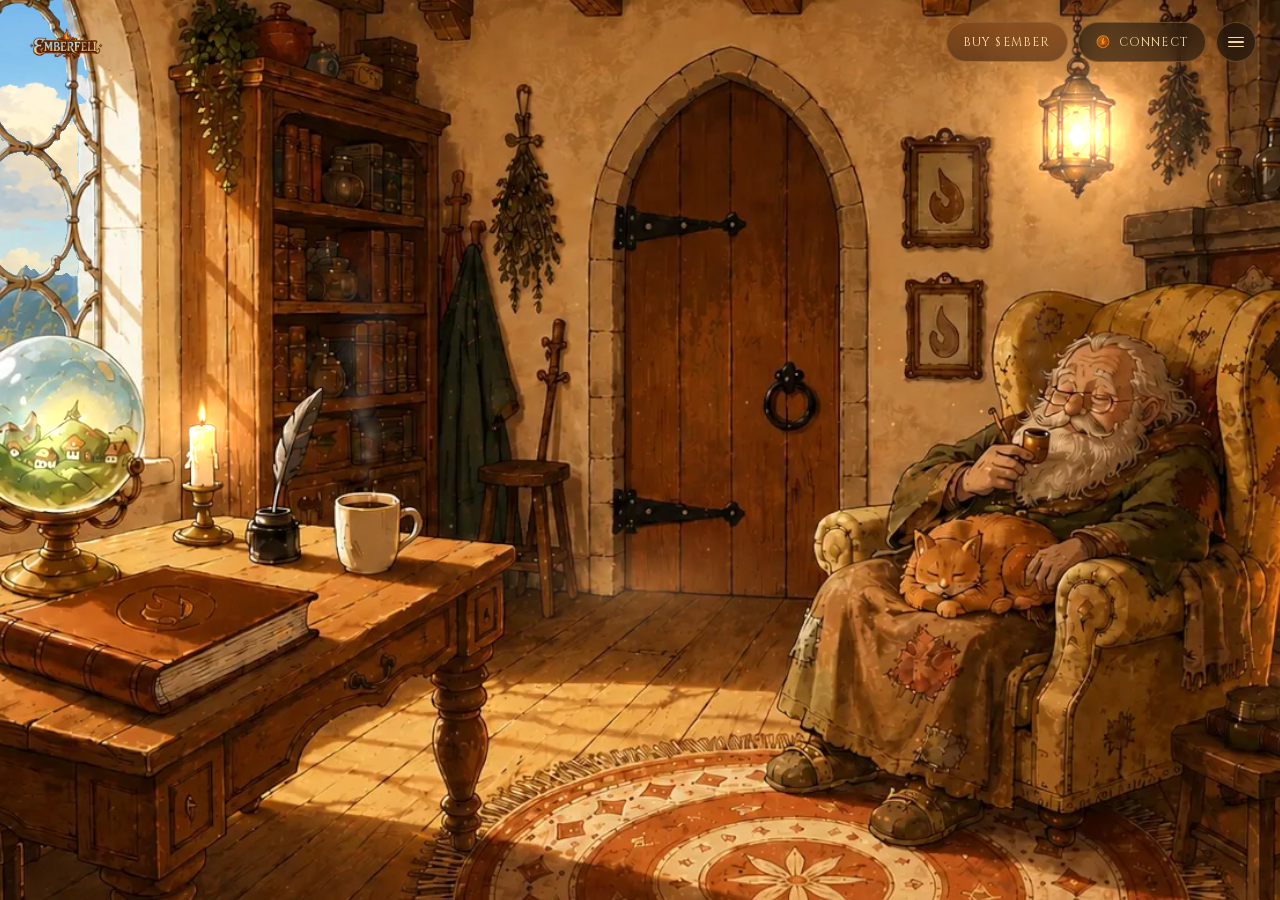
==== index.html @ 52c4fc84 "Phase 1b: real wallet connect + on-chain standing, leaderboard, live stats - Wallet Standard connect" ====
<!doctype html>
<html lang="en">
  <head>
    <meta charset="UTF-8" />
    <meta name="viewport" content="width=device-width, initial-scale=1.0" />
    <title>Emberfell — the Keeper's Study</title>
    <style>
      html, body { margin: 0; height: 100%; overflow: hidden; background: #0c0f13; }
      canvas { display: block; }
      #ui { position: fixed; inset: 0; pointer-events: none; z-index: 31;
        font-family: 'EB Garamond', Georgia, serif; color: #e8dcc8; }
      #logo { position: absolute; top: 22px; left: 26px; height: 44px; opacity: 0.95; }

      /* ---- top-right cluster: buy · connect · menu ---- */
      #topbar { position: absolute; top: 22px; right: 24px; display: flex; align-items: center; gap: 10px; pointer-events: none; }
      #topbar > * { pointer-events: auto; }
      .tb {
        display: flex; align-items: center; gap: 8px; height: 40px; box-sizing: border-box;
        font-family: 'Cinzel', serif; font-size: 12px; letter-spacing: .1em; text-transform: uppercase;
        color: #f2d9a6; background: rgba(22, 15, 9, 0.6); backdrop-filter: blur(8px);
        border: 1px solid rgba(201, 162, 90, 0.32); border-radius: 999px; padding: 0 16px; cursor: pointer;
        transition: border-color .15s, box-shadow .15s, transform .1s; }
      .tb:hover { border-color: rgba(232, 162, 78, 0.7); box-shadow: 0 0 16px rgba(232, 150, 60, 0.2); transform: translateY(-1px); }
      #chip img { height: 16px; }
      #buyBtn { color: #ffe1a6; background: linear-gradient(rgba(120,60,20,.6), rgba(70,36,14,.6)); }
      #menuBtn { width: 40px; padding: 0; justify-content: center; font-size: 16px; }
      #menuBtn .bars { width: 16px; height: 11px; position: relative; }
      #menuBtn .bars i { position: absolute; left: 0; right: 0; height: 1.6px; background: #f2d9a6; border-radius: 2px; }
      #menuBtn .bars i:nth-child(1){ top: 0 } #menuBtn .bars i:nth-child(2){ top: 4.7px } #menuBtn .bars i:nth-child(3){ top: 9.4px }

      /* ---- menu drawer ---- */
      #menu { position: absolute; inset: 0; z-index: 45; opacity: 0; pointer-events: none;
        background: radial-gradient(120% 120% at 80% 30%, rgba(20,12,6,.4), rgba(9,5,2,.72));
        transition: opacity .3s ease; }
      #menu.open { opacity: 1; pointer-events: auto; }
      .menu-panel { position: absolute; top: 0; right: 0; height: 100%; width: min(360px, 86vw); box-sizing: border-box;
        padding: 30px 26px 24px; overflow-y: auto; transform: translateX(24px); transition: transform .34s cubic-bezier(.2,.9,.25,1);
        background: linear-gradient(160deg, #241811 0%, #1a1109 60%, #140d06 100%);
        border-left: 1px solid rgba(201,162,90,.35); box-shadow: -20px 0 60px rgba(0,0,0,.55); }
      #menu.open .menu-panel { transform: none; }
      .menu-head { font-family: 'Cinzel', serif; font-weight: 700; font-size: 20px; letter-spacing: .06em;
        color: #eab861; display: flex; align-items: center; gap: 10px; margin: 4px 0 4px; }
      .menu-head::before { content: ""; width: 14px; height: 14px; border-radius: 50%;
        background: radial-gradient(circle at 40% 35%, #ffd27a, #e8720f 70%); box-shadow: 0 0 10px rgba(232,114,15,.7); }
      .menu-x { position: absolute; top: 22px; right: 22px; width: 30px; height: 30px; border-radius: 50%; cursor: pointer;
        border: 1px solid rgba(201,162,90,.3); background: rgba(255,255,255,.05); color: #d9b98a; font-size: 15px; line-height: 26px; text-align: center; }
      .menu-sec { font-family: 'Cinzel', serif; font-size: 10px; letter-spacing: .28em; text-transform: uppercase;
        color: #8a6a3a; margin: 20px 0 7px; }
      .menu-item { display: flex; align-items: center; gap: 12px; width: 100%; box-sizing: border-box; text-align: left;
        padding: 9px 12px; border: none; background: none; border-radius: 9px; cursor: pointer;
        font-family: 'EB Garamond', Georgia, serif; font-size: 16.5px; color: #ecdcbf; transition: background .14s, transform .1s; }
      .menu-item:hover { background: rgba(232,150,60,.12); transform: translateX(3px); }
      .menu-item .mi { width: 18px; text-align: center; color: #d7902f; font-size: 13px; }
      .menu-item .soon { margin-left: auto; font-family: 'Cinzel', serif; font-size: 8.5px; letter-spacing: .14em;
        color: #7a6038; border: 1px solid rgba(201,162,90,.28); border-radius: 20px; padding: 2px 7px; }
      .menu-foot { margin-top: 22px; padding-top: 16px; border-top: 1px solid rgba(201,162,90,.18);
        font-size: 12px; color: #8a7250; line-height: 1.5; }

      /* ---- intro: kindling the hearth ---- */
      #loading { position: absolute; inset: 0; z-index: 80; display: flex; flex-direction: column;
        align-items: center; justify-content: center; gap: 4px;
        background: radial-gradient(60% 60% at 50% 62%, #1a120a 0%, #0c0805 70%); transition: opacity 1.1s ease; }
      #loading.done { opacity: 0; pointer-events: none; }
      .kindle { position: relative; width: 120px; height: 150px; display: grid; place-items: center; }
      .kindle .glow { position: absolute; inset: -40px; border-radius: 50%; transform-origin: 50% 62%;
        background: radial-gradient(circle at 50% 62%, rgba(255,170,64,.5), rgba(255,120,30,.12) 38%, transparent 64%);
        animation: k-grow 2.1s ease-out both, k-glow 3.2s ease-in-out 2.1s infinite; }
      .kindle svg { position: relative; width: 78px; height: auto; transform-origin: 50% 100%;
        filter: drop-shadow(0 0 12px rgba(255,150,50,.7));
        animation: k-grow 2s cubic-bezier(.2,.8,.3,1) both, k-flick 1.6s ease-in-out 2s infinite; }
      .kindle .bed { position: absolute; bottom: 6px; width: 46px; height: 8px; border-radius: 50%;
        background: radial-gradient(ellipse, rgba(255,140,40,.75), rgba(180,60,10,0) 70%); filter: blur(1px);
        animation: k-glow 2.4s ease-in-out infinite; }
      @keyframes k-grow { 0% { transform: scale(.08); opacity: 0; } 30% { opacity: 1; } 100% { transform: scale(1); opacity: 1; } }
      @keyframes k-flick { 0%,100% { transform: scaleY(1) scaleX(1) rotate(0); } 28% { transform: scaleY(1.07) scaleX(.96) rotate(-1.4deg); } 62% { transform: scaleY(.93) scaleX(1.03) rotate(1.4deg); } }
      @keyframes k-glow { 0%,100% { opacity: .8; transform: scale(1); } 50% { opacity: 1; transform: scale(1.09); } }
      .kindle-title { font-family: 'Cinzel', serif; font-weight: 700; font-size: 30px; letter-spacing: .32em;
        color: #f3d9a2; margin: 16px 0 0 .32em; text-shadow: 0 0 22px rgba(232,150,60,.5);
        opacity: 0; animation: k-ignite 1.5s ease-out 1s both; }
      @keyframes k-ignite { from { opacity: 0; letter-spacing: .5em; text-shadow: 0 0 4px rgba(232,150,60,0); }
        to { opacity: 1; letter-spacing: .32em; text-shadow: 0 0 22px rgba(232,150,60,.5); } }
      .kindle-sub { font-family: 'Cinzel', serif; font-size: 11px; letter-spacing: .26em; text-transform: uppercase;
        color: #a07a48; margin-top: 12px; opacity: 0; animation: k-fade 1.2s ease-out 1.7s both; }
      .kindle-sub .dots::after { content: ''; animation: k-dots 1.6s steps(1) infinite; }
      @keyframes k-fade { to { opacity: .85; } }
      @keyframes k-dots { 0%{content:''} 25%{content:'.'} 50%{content:'..'} 75%{content:'...'} }
    </style>
    <script type="module" crossorigin src="/assets/index-BdTJIC-u.js"></script>
    <link rel="stylesheet" crossorigin href="/assets/index-D3ajCbv_.css">
  </head>
  <body>
    <canvas id="scene"></canvas>
    <div id="ui">
      <img id="logo" src="/brand/logo_emberfell.png" alt="Emberfell" />
      <div id="topbar">
        <div id="buyBtn" class="tb" data-act="buy">Buy $EMBER</div>
        <div id="chip" class="tb" data-act="door"><img src="/brand/token_ember_icon.png" alt="" />Connect</div>
        <div id="menuBtn" class="tb" aria-label="menu"><span class="bars"><i></i><i></i><i></i></span></div>
      </div>

      <div id="menu">
        <div class="menu-panel">
          <button class="menu-x" aria-label="close">✕</button>
          <div class="menu-head">Emberfell</div>
          <div class="menu-sec">Explore</div>
          <button class="menu-item" data-act="globe"><span class="mi">◈</span>Dive into the World</button>
          <button class="menu-item" data-act="keeper"><span class="mi">☗</span>Speak with the Keeper</button>
          <div class="menu-sec">Your Keep</div>
          <button class="menu-item" data-act="door"><span class="mi">⚿</span>Connect Wallet</button>
          <button class="menu-item" data-act="profile"><span class="mi">✦</span>Your Standing</button>
          <button class="menu-item" data-act="leaderboard"><span class="mi">≡</span>Leaderboard</button>
          <button class="menu-item" data-act="chat"><span class="mi">✎</span>Hearth Chat<span class="soon">Soon</span></button>
          <div class="menu-sec">The Ember</div>
          <button class="menu-item" data-act="buy"><span class="mi">◉</span>Buy $EMBER</button>
          <button class="menu-item" data-act="hearth"><span class="mi">❂</span>The Hearth · Live Stats</button>
          <button class="menu-item" data-act="pouch"><span class="mi">▲</span>Tokenomics &amp; Tiers</button>
          <button class="menu-item" data-act="frames"><span class="mi">♨</span>The Gloaming</button>
          <div class="menu-sec">Lore &amp; More</div>
          <button class="menu-item" data-act="book"><span class="mi">❦</span>The Chronicle</button>
          <button class="menu-item" data-act="roadmap"><span class="mi">➳</span>Roadmap</button>
          <button class="menu-item" data-act="faq"><span class="mi">?</span>Trust &amp; FAQ</button>
          <button class="menu-item" data-act="socials"><span class="mi">✧</span>Socials</button>
          <button class="menu-item" data-act="settings"><span class="mi">⚙</span>Settings<span class="soon">Soon</span></button>
          <div class="menu-foot">$EMBER — the ember that fuels Emberfell.<br />Fair launch on Solana. Keep your flame lit.</div>
        </div>
      </div>

      <div id="loading">
        <div class="kindle">
          <div class="glow"></div>
          <svg viewBox="0 0 60 80" xmlns="http://www.w3.org/2000/svg" aria-hidden="true">
            <defs><linearGradient id="kf" x1="0" y1="1" x2="0" y2="0"><stop offset="0" stop-color="#c22f06"/><stop offset=".5" stop-color="#f5820f"/><stop offset="1" stop-color="#ffdc78"/></linearGradient></defs>
            <path d="M30 78 C 14 66, 12 44, 24 32 C 22 20, 28 10, 30 2 C 34 14, 44 22, 40 36 C 50 48, 44 70, 30 78 Z" fill="url(#kf)"/>
            <path d="M30 70 C 21 62, 22 49, 29 42 C 28 34, 32 27, 33 21 C 36 31, 39 40, 35 49 C 39 57, 35 66, 30 70 Z" fill="#ffe9b0" opacity=".92"/>
          </svg>
          <div class="bed"></div>
        </div>
        <div class="kindle-title">EMBERFELL</div>
        <div class="kindle-sub">kindling the hearth<span class="dots"></span></div>
      </div>
    </div>
  </body>
</html>
---- assets/index-D3ajCbv_.css ----
@font-face{font-family:Cinzel;font-style:normal;font-weight:400;font-display:swap;src:url(/assets/Cinzel-400-normal-BOqWLKHx.woff2) format("woff2")}@font-face{font-family:Cinzel;font-style:normal;font-weight:600;font-display:swap;src:url(/assets/Cinzel-400-normal-BOqWLKHx.woff2) format("woff2")}@font-face{font-family:Cinzel;font-style:normal;font-weight:700;font-display:swap;src:url(/assets/Cinzel-400-normal-BOqWLKHx.woff2) format("woff2")}@font-face{font-family:EB Garamond;font-style:italic;font-weight:400;font-display:swap;src:url(/assets/EBGaramond-400-italic-DZ6Y73dF.woff2) format("woff2")}@font-face{font-family:EB Garamond;font-style:normal;font-weight:400;font-display:swap;src:url(/assets/EBGaramond-400-normal-DHJaSK_n.woff2) format("woff2")}@font-face{font-family:EB Garamond;font-style:normal;font-weight:500;font-display:swap;src:url(/assets/EBGaramond-400-normal-DHJaSK_n.woff2) format("woff2")}
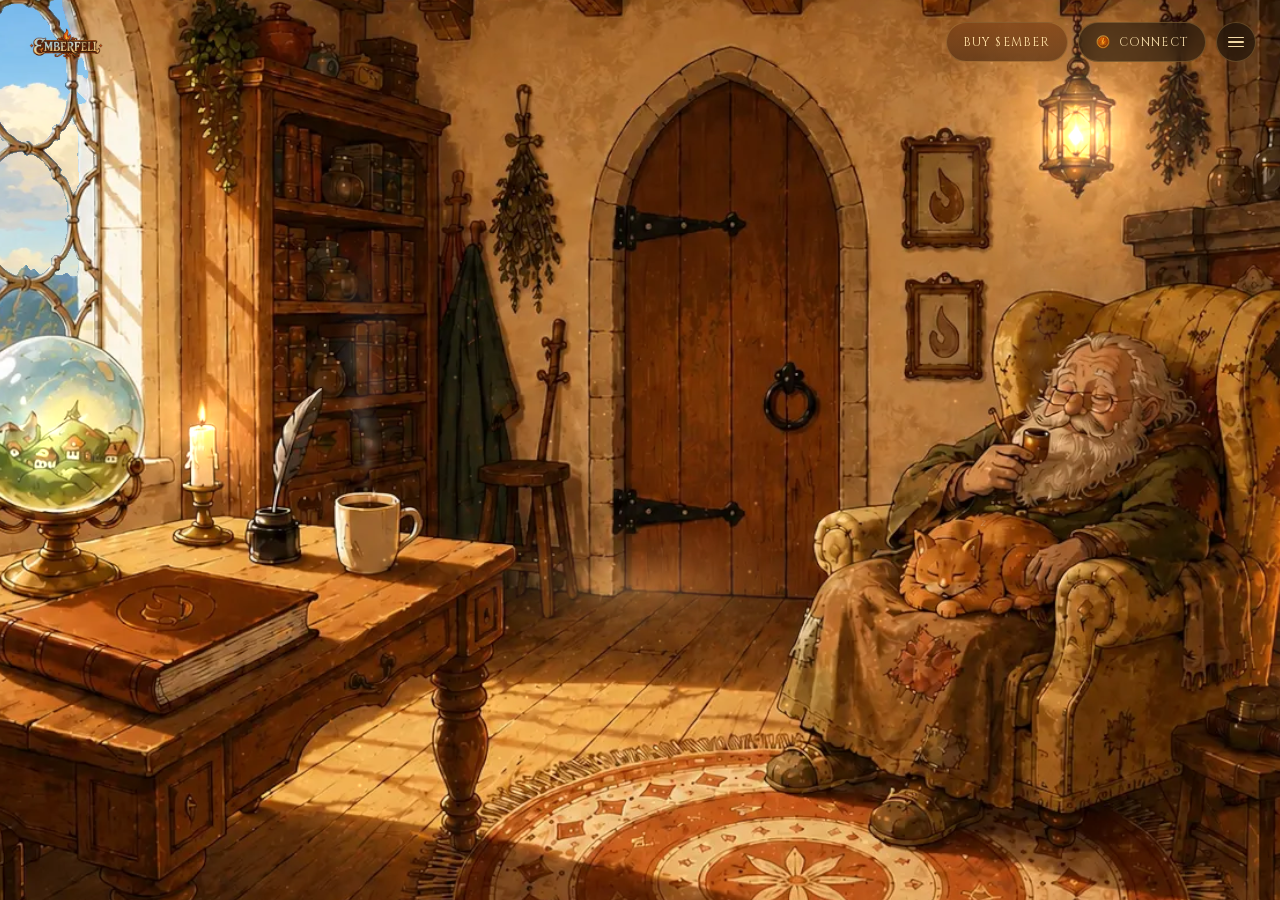
==== commit eade34bc: "Fix click fall-through: open panels are now fully modal Overlay swallows clicks so the wax-seal clos" ====
--- a/index.html
+++ b/index.html
@@ -85,7 +85,7 @@
       @keyframes k-fade { to { opacity: .85; } }
       @keyframes k-dots { 0%{content:''} 25%{content:'.'} 50%{content:'..'} 75%{content:'...'} }
     </style>
-    <script type="module" crossorigin src="/assets/index-BdTJIC-u.js"></script>
+    <script type="module" crossorigin src="/assets/index-tY5p2Qn_.js"></script>
     <link rel="stylesheet" crossorigin href="/assets/index-D3ajCbv_.css">
   </head>
   <body>
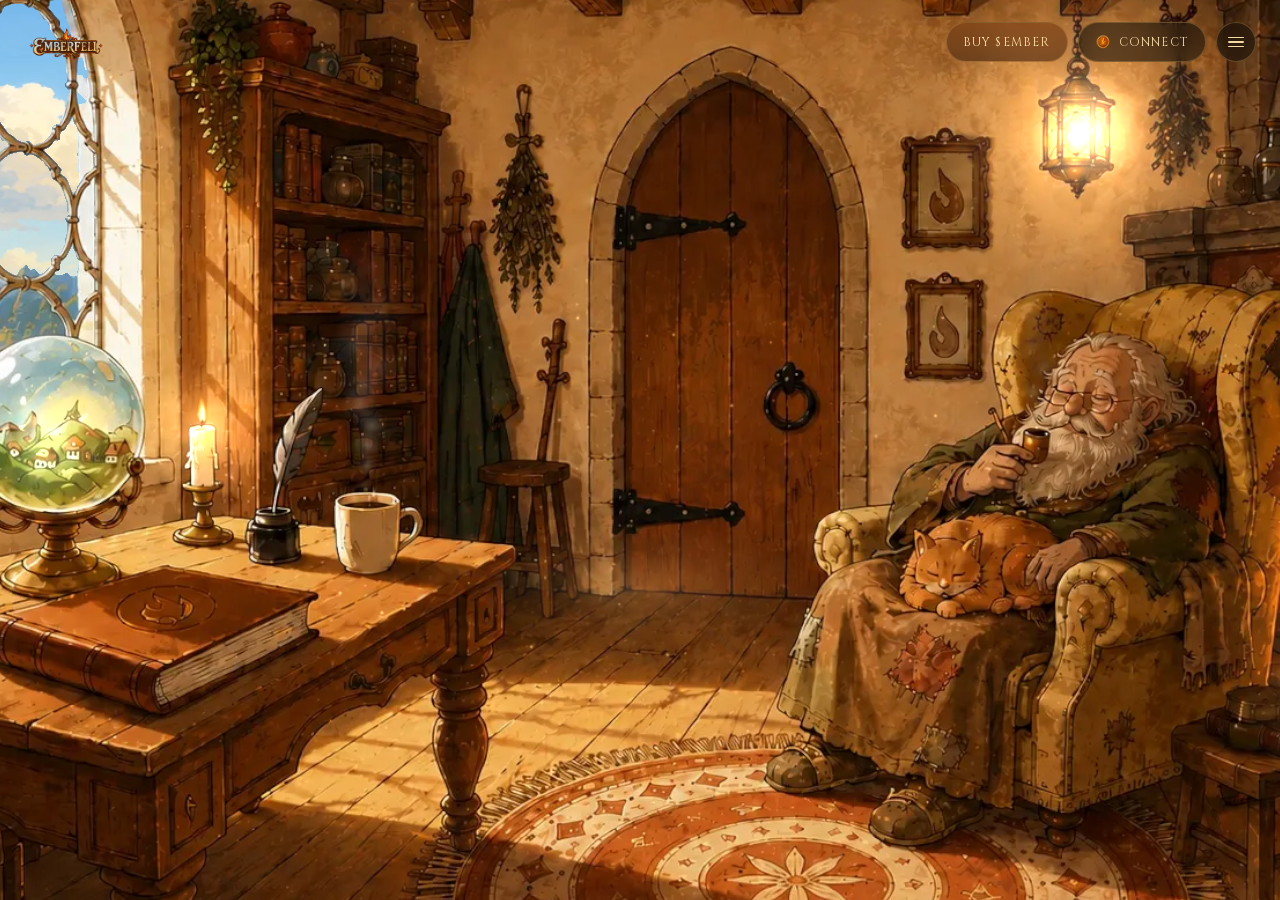
==== commit e6740296: "Phase 2 slice 1: Solana sign-in + keeper name persistence (Supabase) - Native signInWithWeb3; RLS ke" ====
--- a/index.html
+++ b/index.html
@@ -85,7 +85,7 @@
       @keyframes k-fade { to { opacity: .85; } }
       @keyframes k-dots { 0%{content:''} 25%{content:'.'} 50%{content:'..'} 75%{content:'...'} }
     </style>
-    <script type="module" crossorigin src="/assets/index-tY5p2Qn_.js"></script>
+    <script type="module" crossorigin src="/assets/index-BVYYoIeJ.js"></script>
     <link rel="stylesheet" crossorigin href="/assets/index-D3ajCbv_.css">
   </head>
   <body>
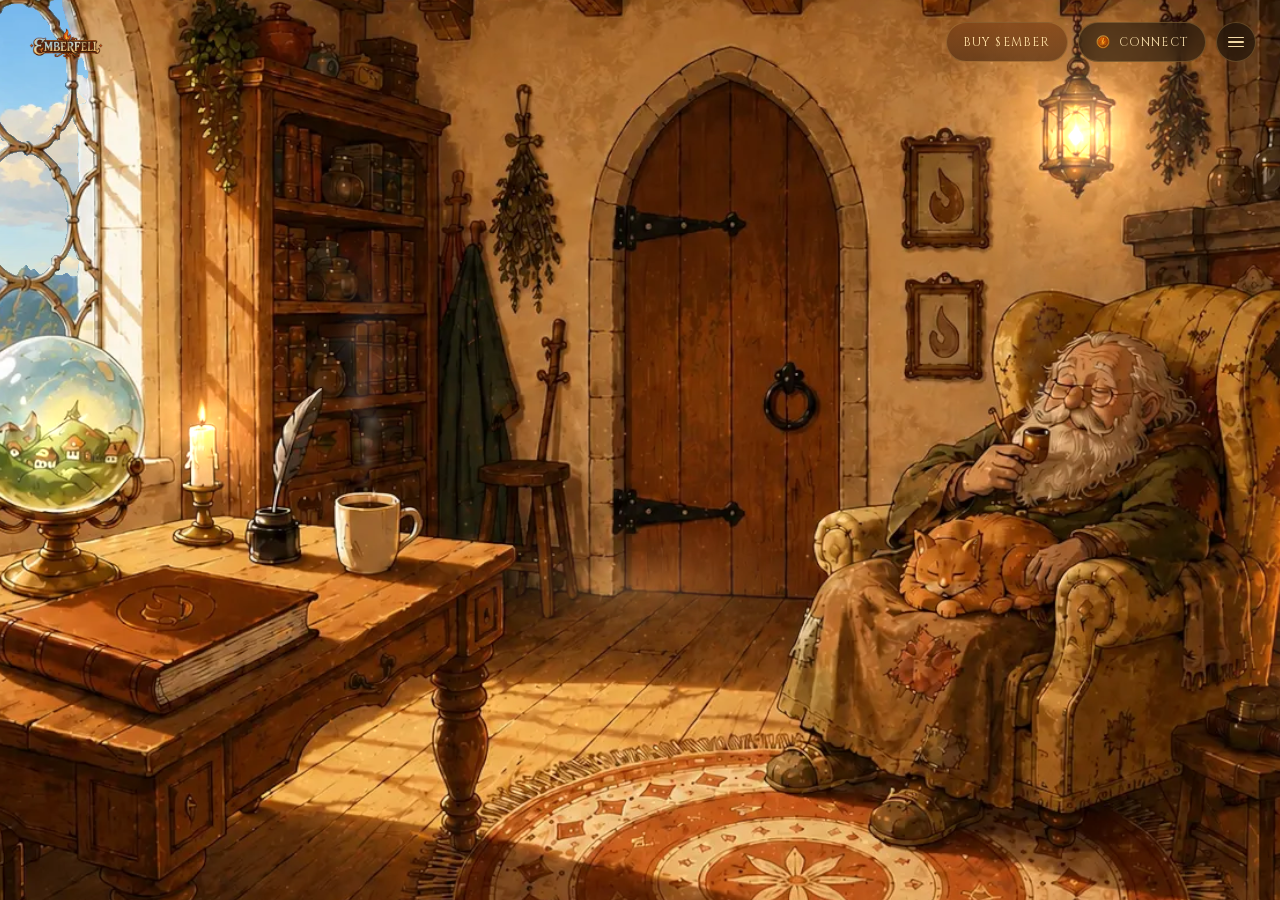
==== commit 15fd33f3: "Fix: robust wallet stamping via set_display_name RPC + Saved feedback - Switch name save to a SECURI" ====
--- a/index.html
+++ b/index.html
@@ -85,7 +85,7 @@
       @keyframes k-fade { to { opacity: .85; } }
       @keyframes k-dots { 0%{content:''} 25%{content:'.'} 50%{content:'..'} 75%{content:'...'} }
     </style>
-    <script type="module" crossorigin src="/assets/index-BVYYoIeJ.js"></script>
+    <script type="module" crossorigin src="/assets/index-C31n3aTv.js"></script>
     <link rel="stylesheet" crossorigin href="/assets/index-D3ajCbv_.css">
   </head>
   <body>
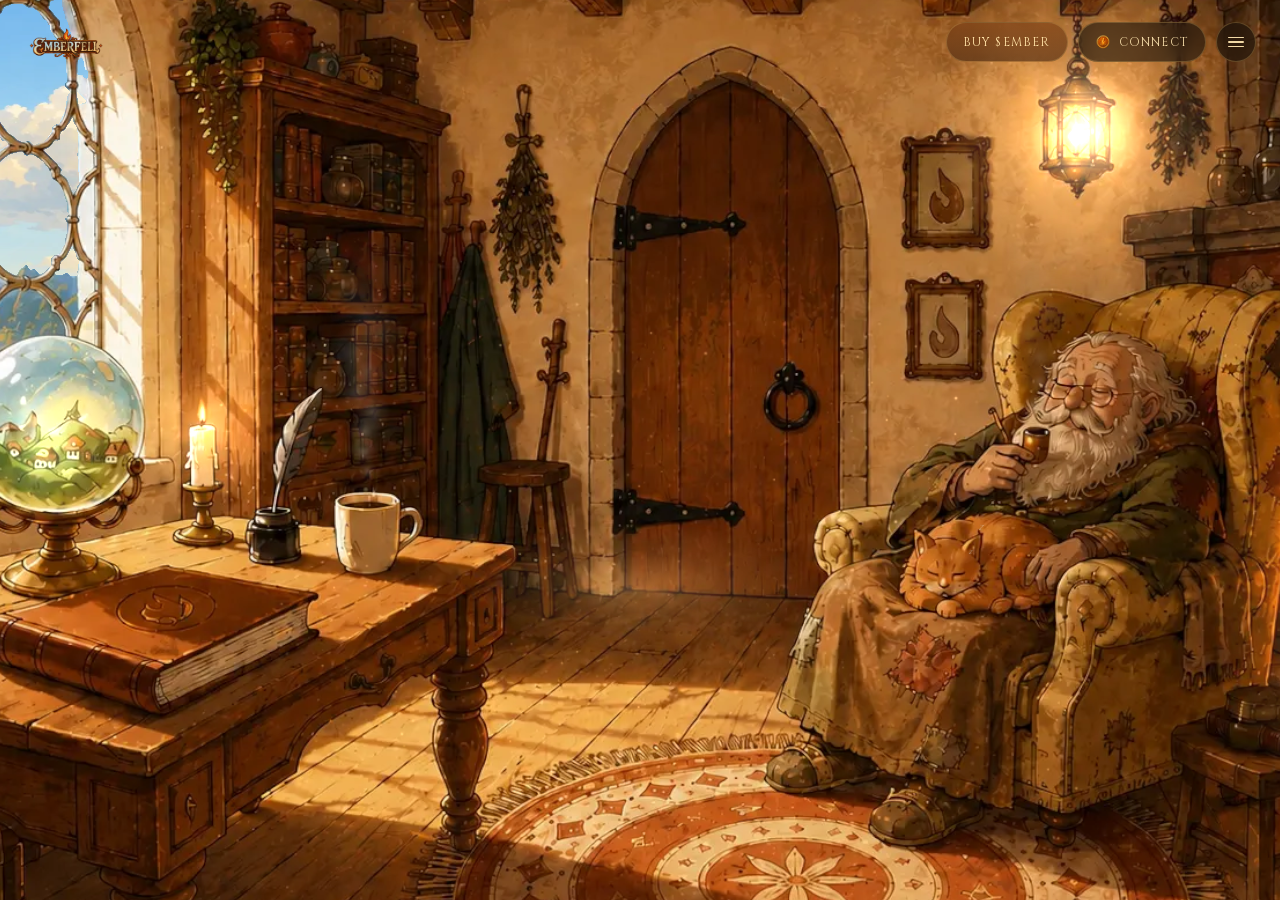
==== commit afa38534: "Phase 2: Hearth Chat — shared room, realtime, @mentions, secure RPC posting - messages table + post_" ====
--- a/index.html
+++ b/index.html
@@ -85,7 +85,7 @@
       @keyframes k-fade { to { opacity: .85; } }
       @keyframes k-dots { 0%{content:''} 25%{content:'.'} 50%{content:'..'} 75%{content:'...'} }
     </style>
-    <script type="module" crossorigin src="/assets/index-C31n3aTv.js"></script>
+    <script type="module" crossorigin src="/assets/index-CxEZnEtJ.js"></script>
     <link rel="stylesheet" crossorigin href="/assets/index-D3ajCbv_.css">
   </head>
   <body>
@@ -109,7 +109,7 @@
           <button class="menu-item" data-act="door"><span class="mi">⚿</span>Connect Wallet</button>
           <button class="menu-item" data-act="profile"><span class="mi">✦</span>Your Standing</button>
           <button class="menu-item" data-act="leaderboard"><span class="mi">≡</span>Leaderboard</button>
-          <button class="menu-item" data-act="chat"><span class="mi">✎</span>Hearth Chat<span class="soon">Soon</span></button>
+          <button class="menu-item" data-act="chat"><span class="mi">✎</span>Hearth Chat</button>
           <div class="menu-sec">The Ember</div>
           <button class="menu-item" data-act="buy"><span class="mi">◉</span>Buy $EMBER</button>
           <button class="menu-item" data-act="hearth"><span class="mi">❂</span>The Hearth · Live Stats</button>
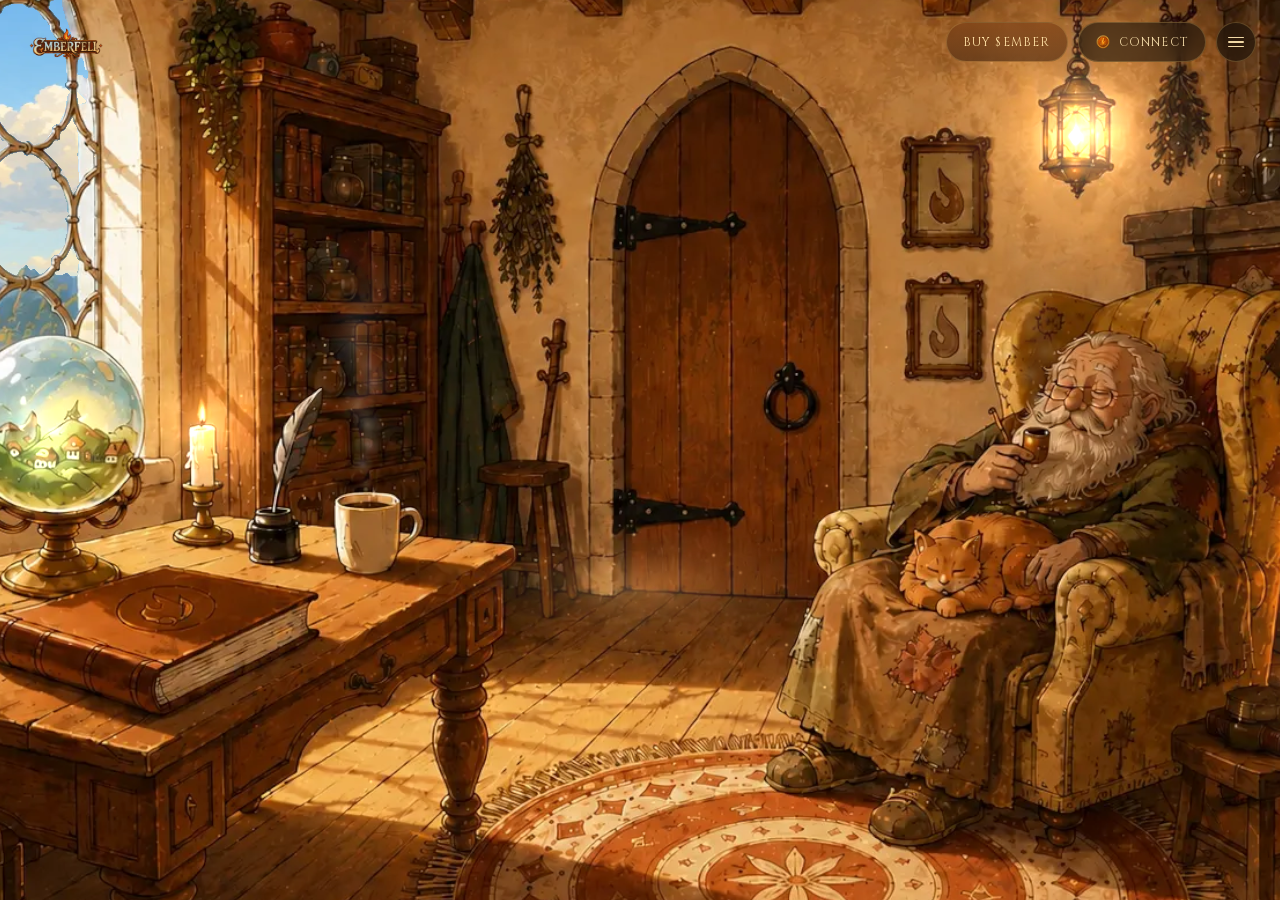
==== commit ab69f2bc: "@mention ping badges + roadmap copy refresh - Client-side @mention notifications: red count on hambu" ====
--- a/index.html
+++ b/index.html
@@ -23,7 +23,13 @@
       .tb:hover { border-color: rgba(232, 162, 78, 0.7); box-shadow: 0 0 16px rgba(232, 150, 60, 0.2); transform: translateY(-1px); }
       #chip img { height: 16px; }
       #buyBtn { color: #ffe1a6; background: linear-gradient(rgba(120,60,20,.6), rgba(70,36,14,.6)); }
-      #menuBtn { width: 40px; padding: 0; justify-content: center; font-size: 16px; }
+      #menuBtn { width: 40px; padding: 0; justify-content: center; font-size: 16px; position: relative; }
+      .ef-badge { position: absolute; min-width: 16px; height: 16px; box-sizing: border-box; padding: 0 4px;
+        border-radius: 8px; background: #c0392b; color: #fff; font-family: 'Cinzel', serif; font-size: 10px;
+        line-height: 16px; text-align: center; box-shadow: 0 0 8px rgba(192,57,43,.55); pointer-events: none; }
+      #menuBtn .ef-badge { top: -5px; right: -5px; }
+      .menu-item { position: relative; }
+      .menu-item .ef-badge { top: 50%; right: 12px; transform: translateY(-50%); }
       #menuBtn .bars { width: 16px; height: 11px; position: relative; }
       #menuBtn .bars i { position: absolute; left: 0; right: 0; height: 1.6px; background: #f2d9a6; border-radius: 2px; }
       #menuBtn .bars i:nth-child(1){ top: 0 } #menuBtn .bars i:nth-child(2){ top: 4.7px } #menuBtn .bars i:nth-child(3){ top: 9.4px }
@@ -85,7 +91,7 @@
       @keyframes k-fade { to { opacity: .85; } }
       @keyframes k-dots { 0%{content:''} 25%{content:'.'} 50%{content:'..'} 75%{content:'...'} }
     </style>
-    <script type="module" crossorigin src="/assets/index-CxEZnEtJ.js"></script>
+    <script type="module" crossorigin src="/assets/index-oCU9sOu4.js"></script>
     <link rel="stylesheet" crossorigin href="/assets/index-D3ajCbv_.css">
   </head>
   <body>
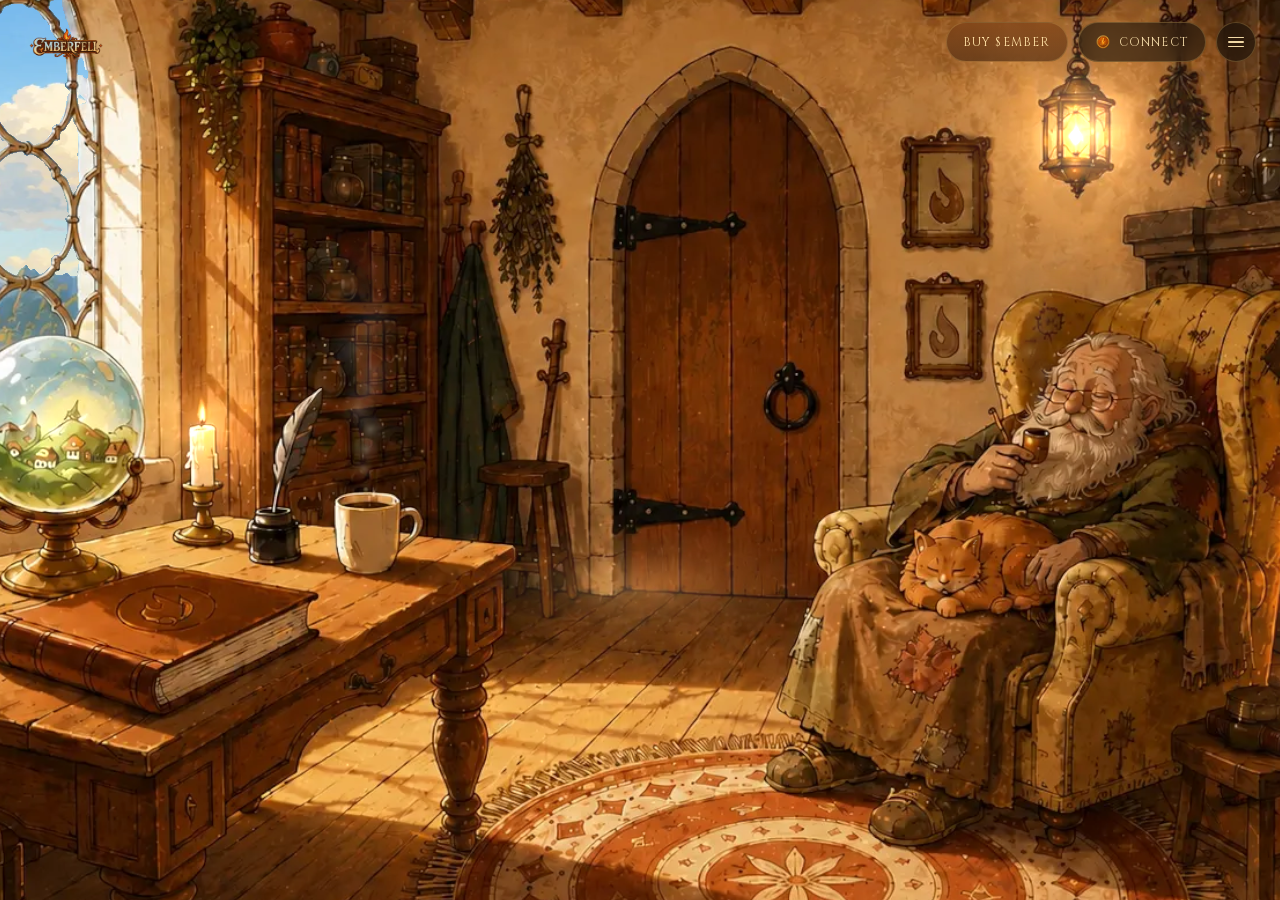
==== commit 97a91e02: "Fix mobile: tap-to-activate hotspots (unified pointer + touch-action:none) - Activation runs on a re" ====
--- a/index.html
+++ b/index.html
@@ -6,7 +6,7 @@
     <title>Emberfell — the Keeper's Study</title>
     <style>
       html, body { margin: 0; height: 100%; overflow: hidden; background: #0c0f13; }
-      canvas { display: block; }
+      canvas { display: block; touch-action: none; }
       #ui { position: fixed; inset: 0; pointer-events: none; z-index: 31;
         font-family: 'EB Garamond', Georgia, serif; color: #e8dcc8; }
       #logo { position: absolute; top: 22px; left: 26px; height: 44px; opacity: 0.95; }
@@ -91,7 +91,7 @@
       @keyframes k-fade { to { opacity: .85; } }
       @keyframes k-dots { 0%{content:''} 25%{content:'.'} 50%{content:'..'} 75%{content:'...'} }
     </style>
-    <script type="module" crossorigin src="/assets/index-oCU9sOu4.js"></script>
+    <script type="module" crossorigin src="/assets/index-DgyvZoII.js"></script>
     <link rel="stylesheet" crossorigin href="/assets/index-D3ajCbv_.css">
   </head>
   <body>
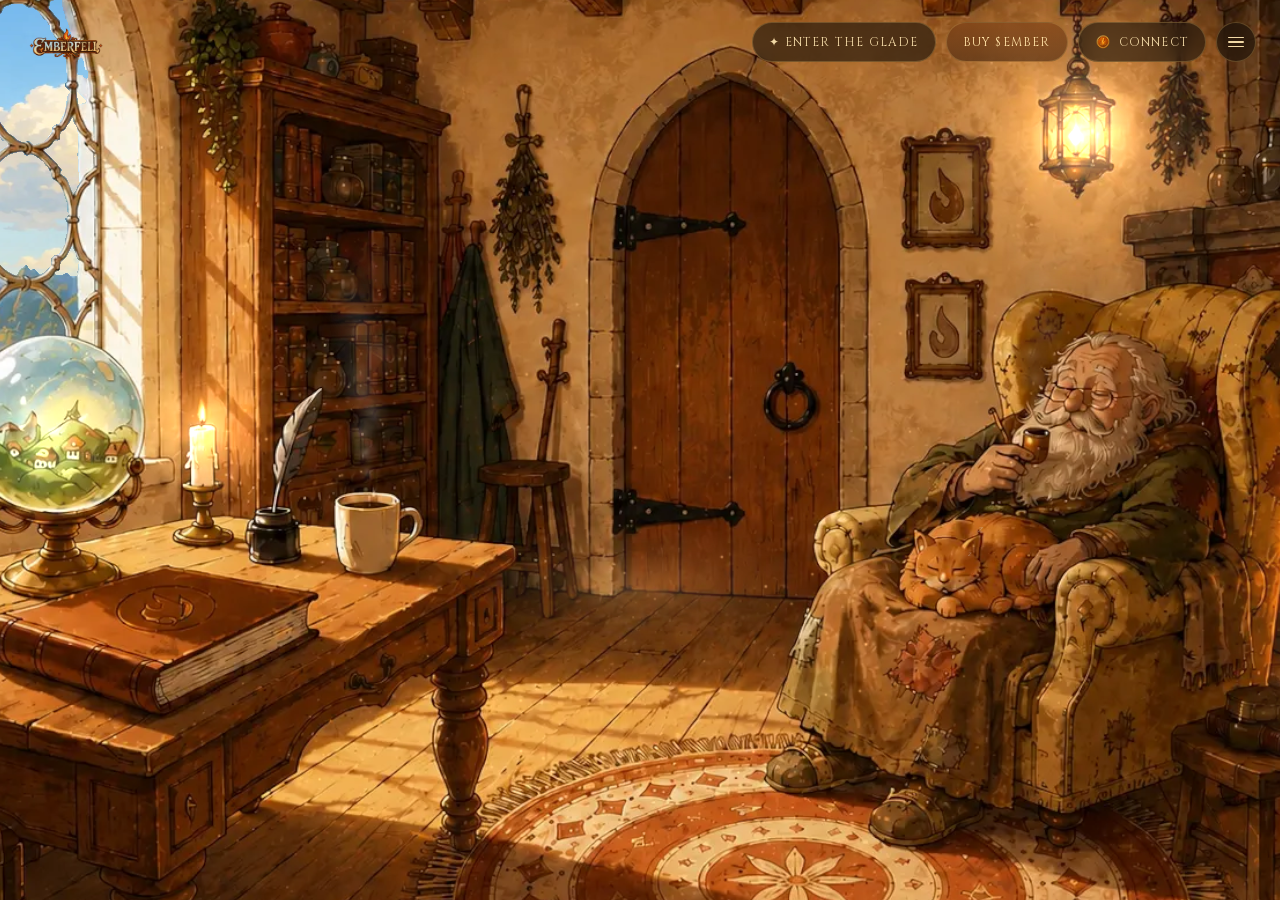
==== commit 226bd9db: "Enter the Glade: the game ships at /play - playable Emberfell at /play — full builder, offline-first" ====
--- a/index.html
+++ b/index.html
@@ -99,6 +99,7 @@
     <div id="ui">
       <img id="logo" src="/brand/logo_emberfell.png" alt="Emberfell" />
       <div id="topbar">
+        <a id="playBtn" class="tb" href="./play/" style="text-decoration:none">✦ Enter the Glade</a>
         <div id="buyBtn" class="tb" data-act="buy">Buy $EMBER</div>
         <div id="chip" class="tb" data-act="door"><img src="/brand/token_ember_icon.png" alt="" />Connect</div>
         <div id="menuBtn" class="tb" aria-label="menu"><span class="bars"><i></i><i></i><i></i></span></div>
